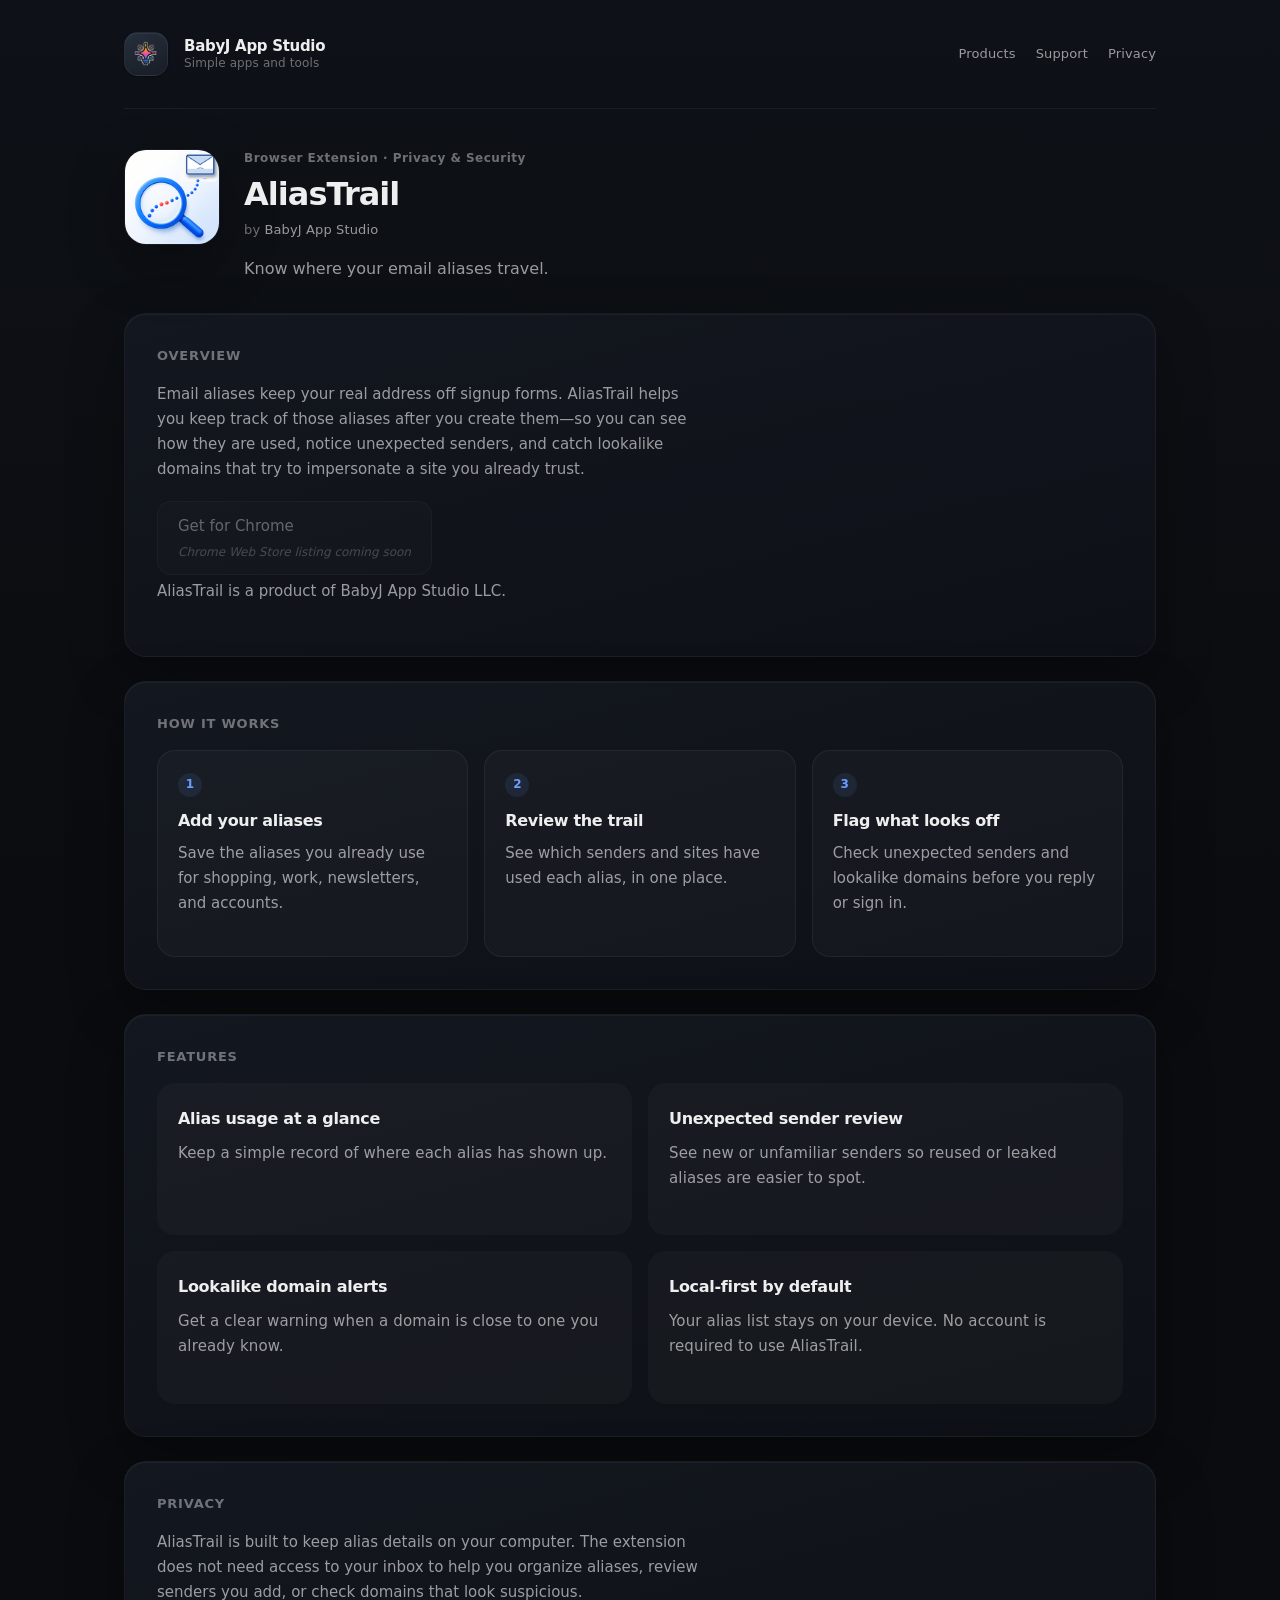
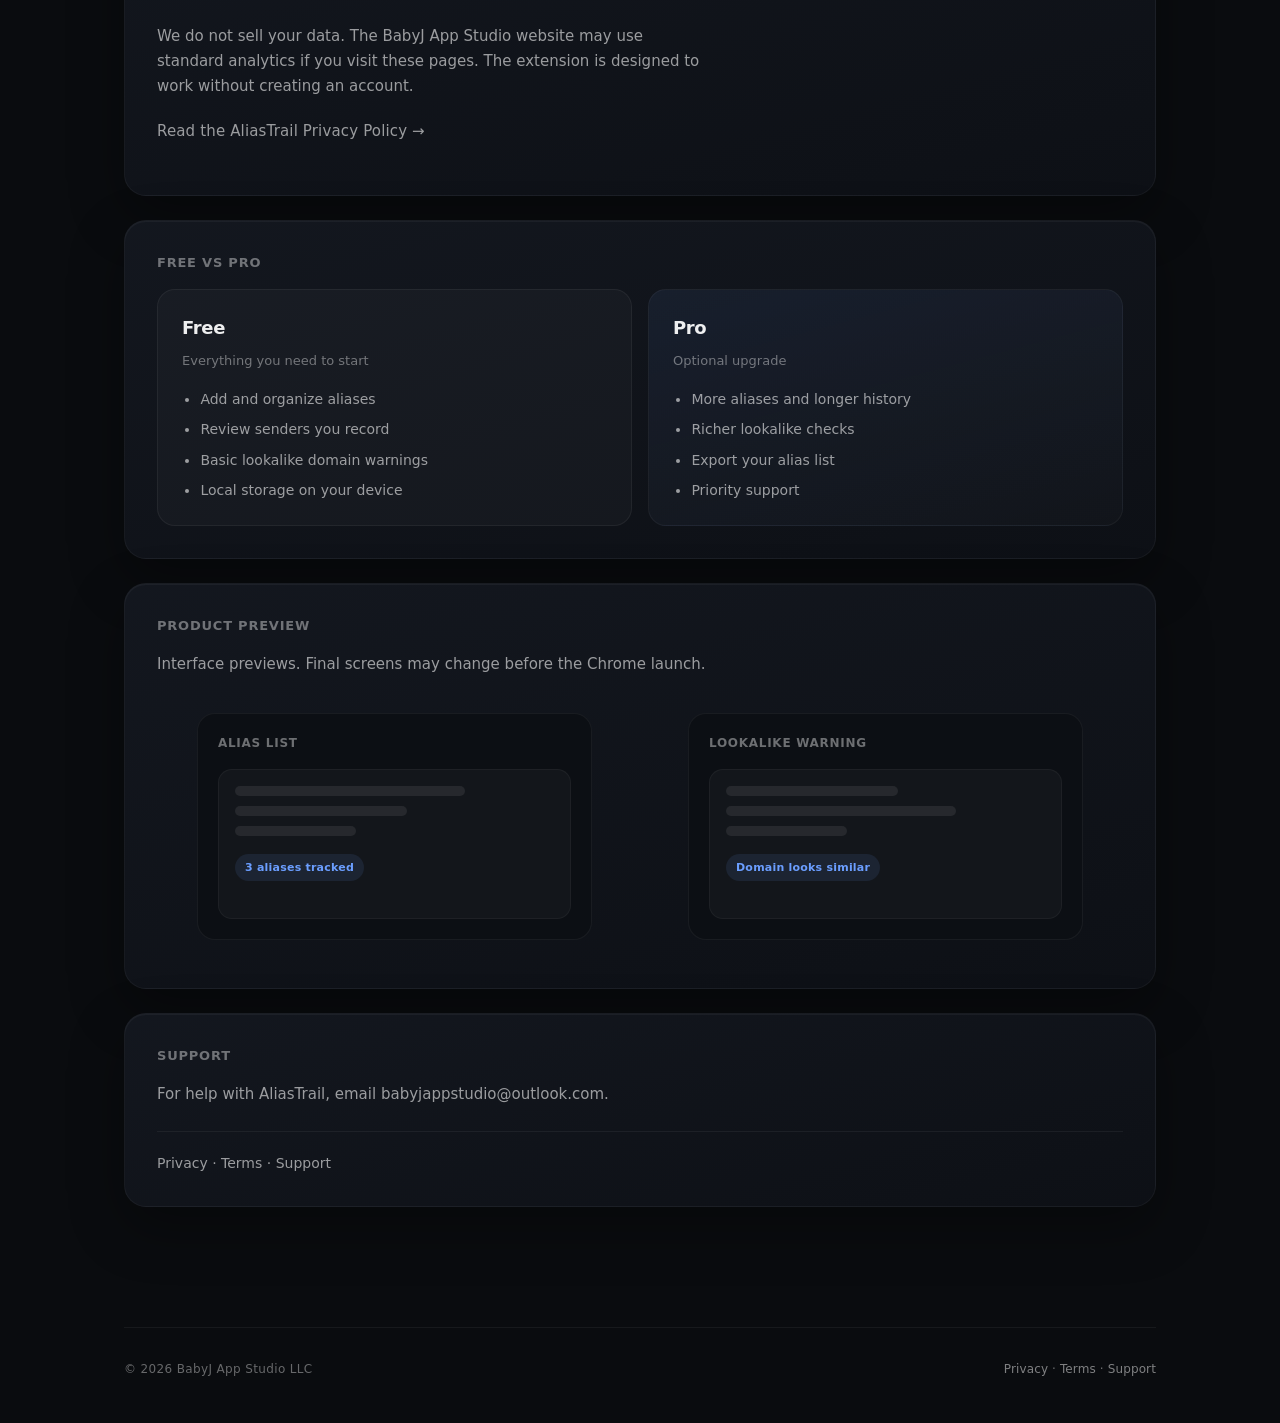
==== aliastrail/index.html @ 541b29d0 "Update branding and content: Change "BabyJAppStudio" to "BabyJ App Studio" across multiple HTML file" ====
<!doctype html>
<html lang="en">
<head>
  <meta charset="utf-8" />
  <meta name="viewport" content="width=device-width, initial-scale=1" />
  <title>AliasTrail — Know where your email aliases travel</title>
  <meta name="description" content="AliasTrail is a Chrome extension from BabyJ App Studio. Track alias usage, review unexpected senders, and spot suspicious lookalike domains." />

  <meta property="og:title" content="AliasTrail — by BabyJ App Studio" />
  <meta property="og:description" content="Know where your email aliases travel." />
  <meta property="og:type" content="website" />
  <meta property="og:image" content="https://babyjappstudio.com/assets/images/aliastrail/icon256.png" />

  <link rel="icon" type="image/png" href="../assets/images/aliastrail/icon32.png" sizes="32x32" />
  <link rel="icon" type="image/png" href="../assets/images/aliastrail/icon16.png" sizes="16x16" />
  <link rel="apple-touch-icon" href="../assets/images/aliastrail/icon128.png" />
  <link rel="manifest" href="../site.webmanifest" />

  <link rel="stylesheet" href="../site.css" />
</head>
<body>
  <div class="container">
    <header>
      <a href="/" class="brand">
        <img class="logo" src="../assets/images/logo/icon-64.png" srcset="../assets/images/logo/icon-128.png 2x" width="44" height="44" alt="BabyJ App Studio" />
        <div>
          <div>BabyJ App Studio</div>
          <div class="small">Simple apps and tools</div>
        </div>
      </a>
      <nav>
        <a href="/#products">Products</a>
        <a href="#support">Support</a>
        <a href="privacy.html">Privacy</a>
      </nav>
    </header>

    <main class="app-page">
      <div class="app-header">
        <img class="app-icon" src="../assets/images/aliastrail/icon256.png" srcset="../assets/images/aliastrail/icon128.png 128w, ../assets/images/aliastrail/icon256.png 256w" sizes="96px" alt="AliasTrail icon" />
        <div>
          <span class="product-kicker">Browser Extension · Privacy &amp; Security</span>
          <h1>AliasTrail</h1>
          <p class="byline">by <a href="/">BabyJ App Studio</a></p>
          <p class="tagline">Know where your email aliases travel.</p>
        </div>
      </div>

      <div class="app-card">
        <h2>Overview</h2>
        <p>
          Email aliases keep your real address off signup forms. AliasTrail helps you keep
          track of those aliases after you create them—so you can see how they are used,
          notice unexpected senders, and catch lookalike domains that try to impersonate
          a site you already trust.
        </p>
        <div class="cta-row" id="get">
          <!-- Replace href with the Chrome Web Store listing URL when published. -->
          <span class="store-btn store-btn--disabled" aria-disabled="true">
            <span>Get for Chrome</span>
            <span class="coming-soon">Chrome Web Store listing coming soon</span>
          </span>
        </div>
        <p class="legal-note">AliasTrail is a product of BabyJ App Studio LLC.</p>
      </div>

      <div class="app-card">
        <h2>How it works</h2>
        <div class="steps">
          <div class="step">
            <span class="step-num">1</span>
            <h3>Add your aliases</h3>
            <p>Save the aliases you already use for shopping, work, newsletters, and accounts.</p>
          </div>
          <div class="step">
            <span class="step-num">2</span>
            <h3>Review the trail</h3>
            <p>See which senders and sites have used each alias, in one place.</p>
          </div>
          <div class="step">
            <span class="step-num">3</span>
            <h3>Flag what looks off</h3>
            <p>Check unexpected senders and lookalike domains before you reply or sign in.</p>
          </div>
        </div>
      </div>

      <div class="app-card">
        <h2>Features</h2>
        <div class="feature-grid">
          <div class="feature">
            <h3>Alias usage at a glance</h3>
            <p>Keep a simple record of where each alias has shown up.</p>
          </div>
          <div class="feature">
            <h3>Unexpected sender review</h3>
            <p>See new or unfamiliar senders so reused or leaked aliases are easier to spot.</p>
          </div>
          <div class="feature">
            <h3>Lookalike domain alerts</h3>
            <p>Get a clear warning when a domain is close to one you already know.</p>
          </div>
          <div class="feature">
            <h3>Local-first by default</h3>
            <p>Your alias list stays on your device. No account is required to use AliasTrail.</p>
          </div>
        </div>
      </div>

      <div class="app-card">
        <h2>Privacy</h2>
        <p>
          AliasTrail is built to keep alias details on your computer. The extension does
          not need access to your inbox to help you organize aliases, review senders you
          add, or check domains that look suspicious.
        </p>
        <p>
          We do not sell your data. The BabyJ App Studio website may use standard
          analytics if you visit these pages. The extension is designed to work without
          creating an account.
        </p>
        <p class="small"><a href="privacy.html">Read the AliasTrail Privacy Policy →</a></p>
      </div>

      <div class="app-card">
        <h2>Free vs Pro</h2>
        <div class="plan-grid">
          <div class="plan">
            <h3>Free</h3>
            <p class="plan-note">Everything you need to start</p>
            <ul>
              <li>Add and organize aliases</li>
              <li>Review senders you record</li>
              <li>Basic lookalike domain warnings</li>
              <li>Local storage on your device</li>
            </ul>
          </div>
          <div class="plan plan-pro">
            <h3>Pro</h3>
            <p class="plan-note">Optional upgrade</p>
            <ul>
              <li>More aliases and longer history</li>
              <li>Richer lookalike checks</li>
              <li>Export your alias list</li>
              <li>Priority support</li>
            </ul>
          </div>
        </div>
      </div>

      <div class="app-card">
        <h2>Product preview</h2>
        <p>Interface previews. Final screens may change before the Chrome launch.</p>
        <div class="shot-grid">
          <figure class="shot">
            <figcaption class="shot-label">Alias list</figcaption>
            <div class="shot-frame" aria-hidden="true">
              <div class="shot-line wide"></div>
              <div class="shot-line mid"></div>
              <div class="shot-line short"></div>
              <span class="shot-chip">3 aliases tracked</span>
            </div>
          </figure>
          <figure class="shot">
            <figcaption class="shot-label">Lookalike warning</figcaption>
            <div class="shot-frame" aria-hidden="true">
              <div class="shot-line mid"></div>
              <div class="shot-line wide"></div>
              <div class="shot-line short"></div>
              <span class="shot-chip">Domain looks similar</span>
            </div>
          </figure>
        </div>
      </div>

      <div class="app-card" id="support">
        <h2>Support</h2>
        <p>
          For help with AliasTrail, email
          <a href="mailto:babyjappstudio@outlook.com">babyjappstudio@outlook.com</a>.
        </p>
        <div class="secondary-links">
          <a href="privacy.html">Privacy</a>
          ·
          <a href="terms.html">Terms</a>
          ·
          <a href="mailto:babyjappstudio@outlook.com">Support</a>
        </div>
      </div>
    </main>

    <footer>
      <div>© <span id="year"></span> BabyJ App Studio LLC</div>
      <div class="small">
        <a href="privacy.html">Privacy</a> ·
        <a href="terms.html">Terms</a> ·
        <a href="mailto:babyjappstudio@outlook.com">Support</a>
      </div>
    </footer>
  </div>

  <script>
    document.getElementById("year").textContent = new Date().getFullYear();
  </script>
</body>
</html>
---- site.css ----
/* BabyJ App Studio — shared minimal dark theme */

:root {
  --bg-base: #0a0c0f;
  --bg-top: #0e1117;
  --surface: #12151c;
  --surface-raised: #171b24;
  --surface-muted: #0e1118;
  --surface-subtle: #0c0f14;
  --text: rgba(255, 255, 255, 0.93);
  --text-secondary: rgba(255, 255, 255, 0.58);
  --text-tertiary: rgba(255, 255, 255, 0.4);
  --border: rgba(255, 255, 255, 0.045);
  --border-strong: rgba(255, 255, 255, 0.075);
  --border-hairline: rgba(255, 255, 255, 0.055);
  /* Single restrained accent — calm blue */
  --accent: #6b9eff;
  --accent-dim: rgba(107, 158, 255, 0.1);
  --accent-on-accent: #0a0d14;
  --shadow-sm: 0 1px 2px rgba(0, 0, 0, 0.38);
  --shadow-md: 0 20px 56px rgba(0, 0, 0, 0.32);
  --shadow-inset-top: inset 0 1px 0 rgba(255, 255, 255, 0.045);
  --radius-sm: 10px;
  --radius-md: 14px;
  --radius-lg: 18px;
  --radius-xl: 22px;
  --radius-pill: 999px;
  --space-1: 4px;
  --space-2: 8px;
  --space-3: 12px;
  --space-4: 16px;
  --space-5: 20px;
  --space-6: 24px;
  --space-8: 32px;
  --space-10: 40px;
  --space-12: 48px;
  --font: ui-sans-serif, system-ui, -apple-system, "Segoe UI", Roboto, Helvetica, Arial,
    "Apple Color Emoji", "Segoe UI Emoji", sans-serif;
  --ease: cubic-bezier(0.25, 0.1, 0.25, 1);
}

*,
*::before,
*::after {
  box-sizing: border-box;
}

html {
  height: 100%;
  -webkit-font-smoothing: antialiased;
  -moz-osx-font-smoothing: grayscale;
  /* Solid fallback so there is never a tonal gap beside the viewport-fixed body layer */
  background-color: var(--bg-base);
}

body {
  margin: 0;
  min-height: 100%;
  min-height: 100dvh;
  display: flex;
  flex-direction: column;
  font-family: var(--font);
  color: var(--text);
  line-height: 1.55;
  /* Single continuous canvas: gradient is tied to the viewport, not document length */
  background-color: var(--bg-base);
  background-image: linear-gradient(180deg, var(--bg-top) 0%, var(--bg-base) 100%),
    radial-gradient(ellipse 100% 80% at 50% -15%, rgba(107, 158, 255, 0.055), transparent 55%);
  background-attachment: fixed;
  background-repeat: no-repeat;
  background-size: 100% 100%;
}

a {
  color: inherit;
  text-decoration: none;
  transition: color 0.16s var(--ease), opacity 0.16s var(--ease), border-color 0.16s var(--ease),
    background-color 0.16s var(--ease), box-shadow 0.16s var(--ease), transform 0.16s var(--ease);
}

a:hover {
  text-decoration: underline;
}

a:focus-visible {
  outline: 2px solid var(--accent);
  outline-offset: 3px;
  border-radius: 4px;
}

.container {
  max-width: 1080px;
  margin: 0 auto;
  padding: var(--space-6);
  flex: 1;
  display: flex;
  flex-direction: column;
}

@media (max-width: 520px) {
  .container {
    padding: var(--space-4) var(--space-5);
  }
}

/* Header */

header {
  display: flex;
  align-items: center;
  justify-content: space-between;
  gap: var(--space-4);
  padding: var(--space-2) 0 var(--space-8);
  border-bottom: 1px solid var(--border-hairline);
}

.brand {
  display: flex;
  align-items: center;
  gap: var(--space-4);
  font-weight: 650;
  letter-spacing: -0.02em;
  line-height: 1.25;
  transition: opacity 0.18s var(--ease);
}

.brand:hover {
  text-decoration: none;
  opacity: 0.92;
}

.brand > div > div:first-child {
  font-size: 15px;
  font-weight: 650;
  letter-spacing: -0.02em;
  color: var(--text);
}

.logo {
  width: 44px;
  height: 44px;
  border-radius: var(--radius-md);
  background: linear-gradient(155deg, #262f3d 0%, #181d26 100%);
  border: 1px solid var(--border);
  box-shadow: var(--shadow-sm), var(--shadow-inset-top);
  display: grid;
  place-items: center;
  font-weight: 800;
  font-size: 12px;
  letter-spacing: 0.04em;
  color: var(--text);
  flex-shrink: 0;
  object-fit: contain;
  padding: 6px;
  box-sizing: border-box;
}

img.logo {
  display: block;
}

nav {
  display: flex;
  align-items: center;
  gap: var(--space-5);
  flex-wrap: wrap;
  font-size: 13px;
  font-weight: 500;
  letter-spacing: 0.01em;
}

nav a {
  color: var(--text-secondary);
  text-decoration: none;
  padding: 4px 0;
  border-radius: 4px;
}

nav a:hover {
  color: var(--text);
  text-decoration: none;
}

/* Home — hero */

main.hero {
  flex: 0 0 auto;
  display: block;
  padding: var(--space-10) 0 var(--space-6);
}

@media (max-width: 860px) {
  main.hero {
    padding-top: var(--space-8);
  }
}

.hero-card {
  /* Slightly elevated surface only—stays close to page tone so no “second background” seam */
  max-width: 42rem;
  background: linear-gradient(
    165deg,
    rgba(255, 255, 255, 0.045) 0%,
    rgba(255, 255, 255, 0.018) 100%
  );
  border: 1px solid var(--border);
  border-radius: var(--radius-xl);
  padding: var(--space-10) var(--space-8) var(--space-8);
  box-shadow: var(--shadow-md), var(--shadow-inset-top);
}

@media (max-width: 520px) {
  .hero-card {
    padding: var(--space-8) var(--space-6) var(--space-6);
  }
}

.pill {
  display: inline-flex;
  align-items: center;
  gap: var(--space-2);
  padding: 7px var(--space-4);
  border-radius: var(--radius-pill);
  border: 1px solid var(--border-hairline);
  background: rgba(255, 255, 255, 0.028);
  color: var(--text-secondary);
  font-size: 12px;
  font-weight: 500;
  letter-spacing: 0.018em;
  margin-bottom: var(--space-6);
  width: fit-content;
  line-height: 1.45;
}

.hero-card h1 {
  margin: 0 0 var(--space-5);
  font-size: clamp(1.95rem, 4.2vw, 2.65rem);
  line-height: 1.08;
  letter-spacing: -0.038em;
  font-weight: 650;
  max-width: 22ch;
  text-wrap: balance;
}

.subtitle {
  margin: 0 0 var(--space-6);
  color: var(--text-secondary);
  font-size: 15.5px;
  line-height: 1.58;
  max-width: 44ch;
  font-weight: 400;
  letter-spacing: 0.005em;
}

.cta-row {
  display: flex;
  gap: var(--space-4);
  flex-wrap: wrap;
  margin-top: var(--space-1);
  margin-bottom: var(--space-1);
}

.btn {
  display: inline-flex;
  align-items: center;
  justify-content: center;
  gap: var(--space-2);
  padding: 11px var(--space-5);
  border-radius: var(--radius-md);
  border: 1px solid var(--border-hairline);
  background: rgba(255, 255, 255, 0.03);
  color: rgba(255, 255, 255, 0.62);
  font-weight: 520;
  font-size: 14px;
  letter-spacing: 0.012em;
  cursor: pointer;
  transition: background 0.16s var(--ease), color 0.16s var(--ease), border-color 0.16s var(--ease),
    box-shadow 0.16s var(--ease);
}

.btn:hover {
  background: rgba(255, 255, 255, 0.055);
  color: var(--text);
  border-color: var(--border-strong);
  text-decoration: none;
}

.btn.primary {
  border: 1px solid transparent;
  background: var(--accent);
  color: var(--accent-on-accent);
  font-weight: 600;
  letter-spacing: 0.01em;
  box-shadow: 0 1px 0 rgba(255, 255, 255, 0.14) inset, 0 1px 2px rgba(0, 0, 0, 0.25);
}

.btn.primary:hover {
  filter: brightness(1.06);
  text-decoration: none;
}

.btn.primary:active {
  filter: brightness(0.98);
}

.btn.primary:focus-visible {
  outline-color: var(--accent);
}

.grid {
  display: grid;
  grid-template-columns: repeat(3, 1fr);
  gap: var(--space-4);
  margin-top: var(--space-10);
}

.grid-4 {
  grid-template-columns: repeat(2, 1fr);
}

@media (max-width: 860px) {
  .grid,
  .grid-4 {
    grid-template-columns: 1fr;
    gap: var(--space-3);
    margin-top: var(--space-8);
  }
}

.feature {
  border: 1px solid transparent;
  background: rgba(255, 255, 255, 0.028);
  border-radius: var(--radius-lg);
  padding: var(--space-6) var(--space-5);
  transition: background 0.16s var(--ease), border-color 0.16s var(--ease);
}

.feature:hover {
  border-color: var(--border);
  background: rgba(255, 255, 255, 0.04);
}

.feature h3 {
  margin: 0 0 var(--space-3);
  font-size: 15px;
  font-weight: 600;
  letter-spacing: -0.018em;
  color: var(--text);
  line-height: 1.32;
}

.feature p {
  margin: 0;
  color: var(--text-secondary);
  font-size: 14px;
  line-height: 1.58;
  letter-spacing: 0.01em;
}

.side {
  display: grid;
  gap: var(--space-4);
  padding-top: var(--space-1);
}

.mini-card {
  border: 1px solid var(--border);
  background: var(--surface-subtle);
  border-radius: var(--radius-lg);
  padding: var(--space-5) var(--space-5);
  transition: background 0.16s var(--ease), border-color 0.16s var(--ease);
}

.mini-card:hover {
  border-color: var(--border-hairline);
  background: rgba(255, 255, 255, 0.02);
}

.mini-card h2 {
  margin: 0 0 var(--space-2);
  font-size: 15px;
  font-weight: 600;
  letter-spacing: -0.02em;
  color: rgba(255, 255, 255, 0.52);
}

.mini-card p {
  margin: 0;
  color: rgba(255, 255, 255, 0.5);
  font-size: 14px;
  line-height: 1.58;
}

.mini-card p.small {
  margin-top: var(--space-3);
}

.mini-card a {
  color: rgba(255, 255, 255, 0.78);
  text-underline-offset: 3px;
}

.mini-card a:hover {
  color: var(--accent);
}

/* Section titles */

.section-title {
  margin: 0 0 var(--space-6);
  font-size: 13px;
  font-weight: 600;
  letter-spacing: 0.08em;
  text-transform: uppercase;
  color: var(--text-tertiary);
}

/* Apps / products section */

section.apps,
section.values,
section.support-section {
  margin-top: var(--space-12);
  padding-top: var(--space-12);
  background: transparent;
  border-top: 1px solid var(--border-hairline);
}

.apps h2 {
  margin: 0 0 var(--space-6);
  font-size: 13px;
  font-weight: 600;
  letter-spacing: 0.08em;
  text-transform: uppercase;
  color: var(--text-tertiary);
}

.product-kicker {
  display: block;
  margin: 0 0 var(--space-2);
  color: var(--text-tertiary);
  font-size: 12px;
  font-weight: 600;
  letter-spacing: 0.04em;
}

.featured-product {
  display: grid;
  grid-template-columns: auto 1fr;
  gap: var(--space-6);
  align-items: start;
  margin-bottom: var(--space-4);
  padding: var(--space-8) var(--space-6);
  border: 1px solid var(--border);
  border-radius: var(--radius-xl);
  background: linear-gradient(
    165deg,
    rgba(255, 255, 255, 0.05) 0%,
    rgba(255, 255, 255, 0.02) 100%
  );
  box-shadow: var(--shadow-md), var(--shadow-inset-top);
}

@media (max-width: 640px) {
  .featured-product {
    grid-template-columns: 1fr;
    padding: var(--space-6);
  }
}

.featured-product .app-icon {
  width: 72px;
  height: 72px;
  object-fit: cover;
}

.featured-product h3 {
  margin: 0 0 var(--space-3);
  font-size: clamp(1.45rem, 2.6vw, 1.85rem);
  font-weight: 650;
  letter-spacing: -0.03em;
  line-height: 1.15;
}

.featured-product .featured-lead {
  margin: 0 0 var(--space-3);
  color: var(--text);
  font-size: 16px;
  font-weight: 550;
  letter-spacing: -0.015em;
  line-height: 1.4;
}

.featured-product p {
  margin: 0 0 var(--space-5);
  color: var(--text-secondary);
  font-size: 14px;
  line-height: 1.58;
  max-width: 58ch;
}

.values .grid,
.support-section .grid {
  margin-top: 0;
}

.support-grid {
  display: grid;
  grid-template-columns: 1fr 1fr;
  gap: var(--space-4);
}

@media (max-width: 720px) {
  .support-grid {
    grid-template-columns: 1fr;
  }
}

.app-list {
  display: flex;
  flex-direction: column;
  align-items: stretch;
  gap: var(--space-4);
}

.app-link {
  display: block;
  color: inherit;
  text-decoration: none;
  border-radius: calc(var(--radius-lg) + 2px);
  transition: transform 0.16s var(--ease);
}

.app-link:hover {
  text-decoration: none;
  transform: translateY(-1px);
}

.app-link:focus-visible {
  border-radius: calc(var(--radius-lg) + 2px);
}

.app {
  border: 1px solid var(--border-hairline);
  /* Match page luminance—cards read as floating rows, not a darker band */
  background: rgba(255, 255, 255, 0.028);
  border-radius: var(--radius-lg);
  padding: var(--space-6) var(--space-5);
  display: flex;
  gap: var(--space-6);
  align-items: flex-start;
  transition: border-color 0.16s var(--ease), background 0.16s var(--ease), box-shadow 0.16s var(--ease);
}

.app-link:hover .app {
  background: rgba(255, 255, 255, 0.05);
  border-color: var(--border);
  box-shadow: 0 8px 28px rgba(0, 0, 0, 0.22);
}

.app-icon {
  width: 56px;
  height: 56px;
  border-radius: var(--radius-md);
  object-fit: cover;
  flex: none;
  box-shadow: var(--shadow-sm), var(--shadow-inset-top);
  border: 1px solid var(--border);
}

.app h3 {
  margin: 0 0 var(--space-2);
  font-size: 18px;
  font-weight: 650;
  letter-spacing: -0.025em;
  line-height: 1.22;
  color: var(--text);
}

.app p {
  margin: 0 0 var(--space-4);
  color: var(--text-secondary);
  font-size: 14px;
  line-height: 1.58;
  max-width: 56ch;
  letter-spacing: 0.008em;
}

.app .links {
  display: flex;
  gap: var(--space-3);
  align-items: center;
  flex-wrap: wrap;
  color: var(--text-tertiary);
  font-size: 13px;
  font-weight: 500;
  letter-spacing: 0.01em;
}

.app .links a {
  color: rgba(255, 255, 255, 0.55);
  text-decoration: none;
  font-size: 13px;
  font-weight: 500;
  padding: 4px 0;
  border-bottom: 1px solid transparent;
  transition: color 0.16s var(--ease), border-color 0.16s var(--ease);
}

.app .links a:hover {
  color: var(--accent);
  text-decoration: none;
  border-bottom-color: rgba(107, 158, 255, 0.35);
}

/* Footer */

footer {
  margin-top: var(--space-12);
  padding: var(--space-8) 0 var(--space-5);
  color: rgba(255, 255, 255, 0.38);
  font-size: 12px;
  font-weight: 500;
  letter-spacing: 0.03em;
  border-top: 1px solid var(--border-hairline);
  display: flex;
  justify-content: space-between;
  align-items: center;
  gap: var(--space-5);
  flex-wrap: wrap;
}

footer a {
  color: rgba(255, 255, 255, 0.48);
}

footer a:hover {
  color: rgba(255, 255, 255, 0.72);
}

.small {
  font-size: 12px;
  color: var(--text-tertiary);
  font-weight: 450;
  letter-spacing: 0.01em;
}

section,
#get,
#support,
#products,
#privacy {
  scroll-margin-top: 88px;
}

/* Privacy page */

main:not(.hero) {
  flex: 1;
  padding: var(--space-6) 0 var(--space-12);
}

.content-card {
  max-width: min(58ch, 100%);
  margin: 0 auto;
  background: linear-gradient(180deg, rgba(18, 21, 28, 0.96) 0%, rgba(14, 17, 22, 0.94) 100%);
  border: 1px solid var(--border);
  border-radius: var(--radius-xl);
  padding: var(--space-12) var(--space-8);
  box-shadow: var(--shadow-md), var(--shadow-inset-top);
}

@media (max-width: 640px) {
  .content-card {
    padding: var(--space-8) var(--space-5);
  }
}

.content-card h1 {
  margin: 0 0 var(--space-8);
  font-size: clamp(1.45rem, 2.8vw, 1.75rem);
  font-weight: 650;
  letter-spacing: -0.032em;
  line-height: 1.22;
  color: var(--text);
  padding-bottom: var(--space-6);
  border-bottom: 1px solid var(--border-hairline);
}

.content-card h2 {
  margin: var(--space-12) 0 var(--space-4);
  font-size: 1.02rem;
  font-weight: 650;
  letter-spacing: -0.022em;
  color: var(--text);
  line-height: 1.38;
}

.content-card h2:first-of-type {
  margin-top: var(--space-8);
}

.content-card p.small {
  margin-top: var(--space-6);
}

.content-card h3 {
  margin: var(--space-8) 0 var(--space-3);
  font-size: 0.94rem;
  font-weight: 600;
  letter-spacing: -0.012em;
  color: rgba(255, 255, 255, 0.62);
  line-height: 1.42;
}

.content-card p {
  margin: 0 0 var(--space-5);
  color: rgba(255, 255, 255, 0.56);
  font-size: 15px;
  line-height: 1.68;
  max-width: 58ch;
}

.content-card p + h2 {
  margin-top: var(--space-12);
}

.content-card ul {
  margin: 0 0 var(--space-6);
  padding-left: 1.25rem;
  color: rgba(255, 255, 255, 0.56);
  font-size: 15px;
  line-height: 1.68;
  max-width: 58ch;
}

.content-card li {
  margin-bottom: var(--space-3);
}

.content-card ul ul {
  margin-top: var(--space-3);
  margin-bottom: var(--space-3);
  padding-left: 1.15rem;
}

.content-card li::marker {
  color: var(--text-tertiary);
}

.content-card a {
  color: var(--accent);
  text-decoration: underline;
  text-underline-offset: 3px;
}

.content-card a:hover {
  color: #8cb4ff;
}

.content-card strong {
  color: var(--text);
  font-weight: 600;
}

.placeholder {
  padding: var(--space-6);
  border: 1px dashed var(--border);
  border-radius: var(--radius-md);
  background: rgba(255, 255, 255, 0.02);
  color: var(--text-tertiary);
  font-size: 14px;
  font-style: italic;
}

.visually-hidden {
  position: absolute;
  width: 1px;
  height: 1px;
  padding: 0;
  margin: -1px;
  overflow: hidden;
  clip: rect(0, 0, 0, 0);
  white-space: nowrap;
  border: 0;
}

/* Product landing (AliasTrail) */

.byline {
  margin: 0 0 var(--space-4);
  color: var(--text-tertiary);
  font-size: 13px;
  font-weight: 500;
  letter-spacing: 0.01em;
}

.byline a {
  color: var(--text-secondary);
  text-decoration: none;
  border-bottom: 1px solid transparent;
}

.byline a:hover {
  color: var(--accent);
  border-bottom-color: rgba(107, 158, 255, 0.35);
  text-decoration: none;
}

.steps {
  display: grid;
  grid-template-columns: repeat(3, 1fr);
  gap: var(--space-4);
}

@media (max-width: 800px) {
  .steps {
    grid-template-columns: 1fr;
  }
}

.step {
  padding: var(--space-5);
  border: 1px solid var(--border-hairline);
  border-radius: var(--radius-lg);
  background: rgba(255, 255, 255, 0.028);
}

.step-num {
  display: inline-flex;
  align-items: center;
  justify-content: center;
  width: 24px;
  height: 24px;
  margin-bottom: var(--space-3);
  border-radius: var(--radius-pill);
  background: var(--accent-dim);
  color: var(--accent);
  font-size: 12px;
  font-weight: 650;
}

.step h3 {
  margin: 0 0 var(--space-2);
  font-size: 16px;
  font-weight: 650;
  letter-spacing: -0.02em;
}

.step p {
  margin: 0;
  color: var(--text-secondary);
  font-size: 14px;
  line-height: 1.58;
}

.plan-grid {
  display: grid;
  grid-template-columns: 1fr 1fr;
  gap: var(--space-4);
}

@media (max-width: 720px) {
  .plan-grid {
    grid-template-columns: 1fr;
  }
}

.plan {
  padding: var(--space-6);
  border: 1px solid var(--border-hairline);
  border-radius: var(--radius-lg);
  background: rgba(255, 255, 255, 0.028);
}

.plan.plan-pro {
  border-color: var(--border);
  background: linear-gradient(
    165deg,
    rgba(107, 158, 255, 0.08) 0%,
    rgba(255, 255, 255, 0.02) 100%
  );
}

.plan h3 {
  margin: 0 0 var(--space-2);
  font-size: 18px;
  font-weight: 650;
  letter-spacing: -0.02em;
}

.plan .plan-note {
  margin: 0 0 var(--space-4);
  color: var(--text-tertiary);
  font-size: 13px;
}

.plan ul {
  margin: 0;
  padding-left: 1.15rem;
  color: var(--text-secondary);
  font-size: 14px;
  line-height: 1.6;
}

.plan li {
  margin-bottom: var(--space-2);
}

.plan li:last-child {
  margin-bottom: 0;
}

.shot-grid {
  display: grid;
  grid-template-columns: 1fr 1fr;
  gap: var(--space-4);
}

@media (max-width: 720px) {
  .shot-grid {
    grid-template-columns: 1fr;
  }
}

.shot {
  min-height: 220px;
  padding: var(--space-5);
  border: 1px solid var(--border-hairline);
  border-radius: var(--radius-lg);
  background: var(--surface-subtle);
}

.shot-label {
  margin: 0 0 var(--space-4);
  color: var(--text-tertiary);
  font-size: 12px;
  font-weight: 600;
  letter-spacing: 0.06em;
  text-transform: uppercase;
}

.shot-frame {
  min-height: 150px;
  padding: var(--space-4);
  border: 1px solid var(--border);
  border-radius: var(--radius-md);
  background: rgba(255, 255, 255, 0.03);
}

.shot-line {
  height: 10px;
  margin-bottom: 10px;
  border-radius: var(--radius-pill);
  background: rgba(255, 255, 255, 0.08);
}

.shot-line.wide {
  width: 72%;
}

.shot-line.mid {
  width: 54%;
}

.shot-line.short {
  width: 38%;
}

.shot-chip {
  display: inline-flex;
  margin-top: var(--space-2);
  padding: 5px 10px;
  border-radius: var(--radius-pill);
  background: var(--accent-dim);
  color: var(--accent);
  font-size: 11px;
  font-weight: 600;
  letter-spacing: 0.02em;
}

.legal-note {
  margin: var(--space-4) 0 0;
  color: var(--text-tertiary);
  font-size: 13px;
  line-height: 1.55;
}

.app-page .feature-grid {
  display: grid;
  grid-template-columns: 1fr 1fr;
  gap: var(--space-4);
}

@media (max-width: 720px) {
  .app-page .feature-grid {
    grid-template-columns: 1fr;
  }
}

.app-page .feature-grid .feature {
  margin: 0;
}

.app-page .feature h3 {
  font-size: 16px;
}

/* App detail page (color-tap) */

.app-page {
  flex: 1;
  margin-top: var(--space-4);
}

.app-header {
  display: flex;
  gap: var(--space-6);
  align-items: flex-start;
  margin-bottom: var(--space-8);
}

.app-page .app-icon {
  width: 96px;
  height: 96px;
  border-radius: var(--radius-xl);
  object-fit: cover;
  flex: none;
  box-shadow: var(--shadow-md);
}

.app-page h1 {
  margin: 0 0 var(--space-2);
  font-size: clamp(1.65rem, 3vw, 2rem);
  font-weight: 650;
  letter-spacing: -0.03em;
  line-height: 1.15;
}

.app-page .tagline {
  margin: 0;
  color: var(--text-secondary);
  font-size: 16px;
  line-height: 1.55;
  max-width: 42ch;
}

.app-card {
  background: linear-gradient(165deg, rgba(20, 24, 32, 0.96) 0%, rgba(14, 17, 23, 0.94) 100%);
  border: 1px solid var(--border);
  border-radius: var(--radius-xl);
  padding: var(--space-8);
  box-shadow: var(--shadow-md), var(--shadow-inset-top);
  margin-bottom: var(--space-6);
}

.app-card h2 {
  margin: 0 0 var(--space-4);
  font-size: 13px;
  font-weight: 600;
  letter-spacing: 0.06em;
  text-transform: uppercase;
  color: var(--text-tertiary);
}

.app-card p {
  margin: 0 0 var(--space-5);
  color: var(--text-secondary);
  font-size: 15px;
  line-height: 1.65;
  max-width: 58ch;
}

.store-links {
  display: flex;
  flex-wrap: wrap;
  gap: var(--space-3);
}

.store-btn {
  display: inline-flex;
  align-items: center;
  justify-content: center;
  gap: var(--space-3);
  min-width: 200px;
  padding: 13px var(--space-5);
  border-radius: var(--radius-md);
  border: 1px solid var(--border-hairline);
  background: rgba(255, 255, 255, 0.03);
  color: rgba(255, 255, 255, 0.62);
  font-weight: 520;
  font-size: 15px;
  box-sizing: border-box;
  transition: background 0.16s var(--ease), color 0.16s var(--ease), border-color 0.16s var(--ease);
}

.store-btn:hover {
  background: rgba(255, 255, 255, 0.055);
  color: var(--text);
  border-color: var(--border-strong);
  text-decoration: none;
}

.store-btn.primary {
  border: 1px solid transparent;
  background: var(--accent);
  color: var(--accent-on-accent);
  font-weight: 600;
  box-shadow: 0 1px 0 rgba(255, 255, 255, 0.14) inset, 0 1px 2px rgba(0, 0, 0, 0.25);
}

.store-btn.primary:hover {
  filter: brightness(1.06);
}

.store-btn img {
  width: 32px;
  height: 32px;
  object-fit: contain;
}

.store-btn--disabled {
  cursor: not-allowed;
  opacity: 0.55;
  pointer-events: none;
  flex-direction: column;
  align-items: flex-start;
  gap: 4px;
}

.store-btn--disabled > span:first-child {
  display: inline-flex;
  align-items: center;
  gap: var(--space-3);
}

.store-btn--disabled .coming-soon {
  font-size: 12px;
  color: var(--text-tertiary);
  font-style: italic;
  font-weight: 500;
}

.app-card .secondary-links {
  margin-top: var(--space-6);
  padding-top: var(--space-5);
  border-top: 1px solid var(--border-hairline);
  font-size: 14px;
  color: var(--text-secondary);
  line-height: 1.6;
}

.app-card .secondary-links a {
  color: var(--text-secondary);
  text-decoration: none;
  border-bottom: 1px solid transparent;
  transition: color 0.18s var(--ease), border-color 0.18s var(--ease);
}

.app-card .secondary-links a:hover {
  color: var(--accent);
  border-bottom-color: rgba(107, 158, 255, 0.4);
}

@media (prefers-reduced-motion: reduce) {
  /* Avoid scroll-linked luminance bands: uniform base + soft top glow only */
  body {
    background-attachment: scroll;
    background-color: var(--bg-base);
    background-image: radial-gradient(
      ellipse 100% 80% at 50% -15%,
      rgba(107, 158, 255, 0.04),
      transparent 55%
    );
    background-size: auto;
  }

  a,
  .btn,
  .btn.primary,
  .store-btn,
  .store-btn.primary,
  .app-link,
  .feature,
  .app,
  .brand,
  .mini-card,
  .featured-product,
  .step,
  .plan {
    transition: none;
  }

  .app-link:hover {
    transform: none;
  }
}
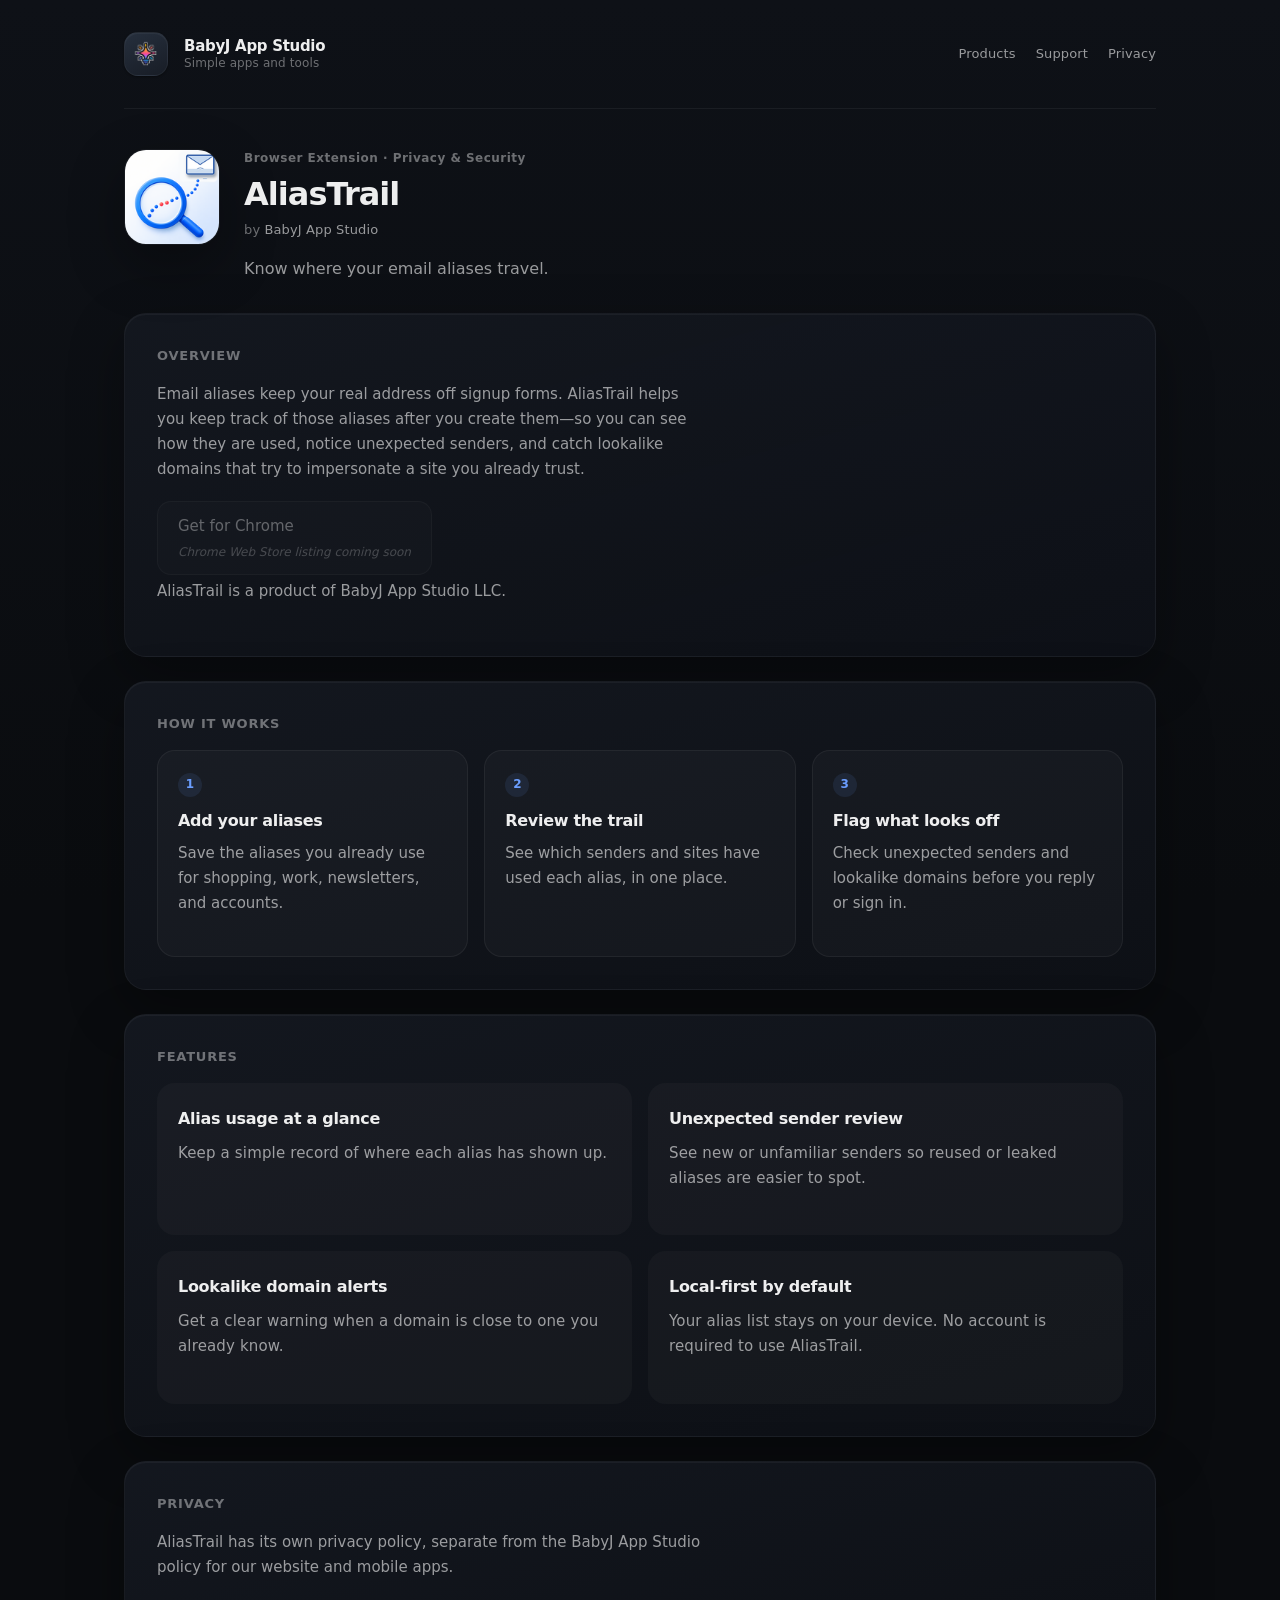
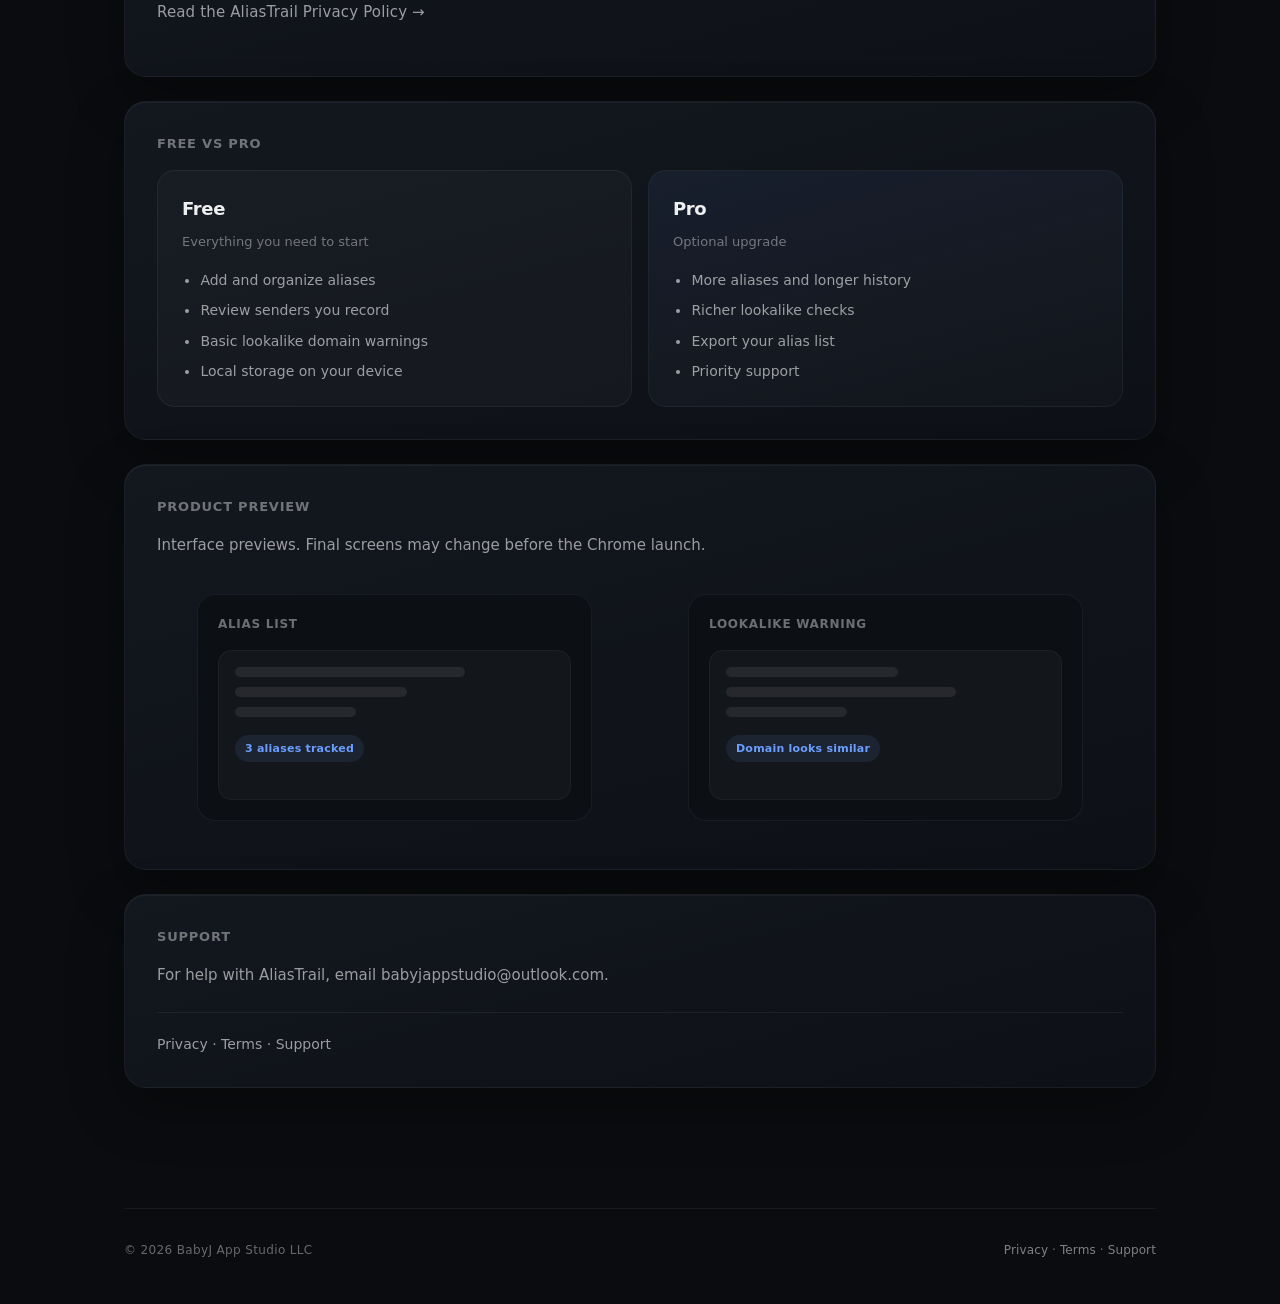
==== commit 1859e262: "Add privacy policy redirects and update links: Create a new _redirects file for AliasTrail privacy p" ====
--- a/aliastrail/index.html
+++ b/aliastrail/index.html
@@ -31,7 +31,7 @@
       <nav>
         <a href="/#products">Products</a>
         <a href="#support">Support</a>
-        <a href="privacy.html">Privacy</a>
+        <a href="https://portal.aliastrail.com/privacy">Privacy</a>
       </nav>
     </header>
 
@@ -110,16 +110,10 @@
       <div class="app-card">
         <h2>Privacy</h2>
         <p>
-          AliasTrail is built to keep alias details on your computer. The extension does
-          not need access to your inbox to help you organize aliases, review senders you
-          add, or check domains that look suspicious.
+          AliasTrail has its own privacy policy, separate from the BabyJ App Studio
+          policy for our website and mobile apps.
         </p>
-        <p>
-          We do not sell your data. The BabyJ App Studio website may use standard
-          analytics if you visit these pages. The extension is designed to work without
-          creating an account.
-        </p>
-        <p class="small"><a href="privacy.html">Read the AliasTrail Privacy Policy →</a></p>
+        <p class="small"><a href="https://portal.aliastrail.com/privacy">Read the AliasTrail Privacy Policy →</a></p>
       </div>
 
       <div class="app-card">
@@ -180,7 +174,7 @@
           <a href="mailto:babyjappstudio@outlook.com">babyjappstudio@outlook.com</a>.
         </p>
         <div class="secondary-links">
-          <a href="privacy.html">Privacy</a>
+          <a href="https://portal.aliastrail.com/privacy">Privacy</a>
           ·
           <a href="terms.html">Terms</a>
           ·
@@ -192,7 +186,7 @@
     <footer>
       <div>© <span id="year"></span> BabyJ App Studio LLC</div>
       <div class="small">
-        <a href="privacy.html">Privacy</a> ·
+        <a href="https://portal.aliastrail.com/privacy">Privacy</a> ·
         <a href="terms.html">Terms</a> ·
         <a href="mailto:babyjappstudio@outlook.com">Support</a>
       </div>
--- a/site.css
+++ b/site.css
@@ -725,7 +725,8 @@
   margin-top: var(--space-12);
 }
 
-.content-card ul {
+.content-card ul,
+.content-card ol {
   margin: 0 0 var(--space-6);
   padding-left: 1.25rem;
   color: rgba(255, 255, 255, 0.56);
@@ -756,6 +757,35 @@
 
 .content-card a:hover {
   color: #8cb4ff;
+}
+
+.content-card a.btn,
+.content-card a.btn:hover {
+  color: var(--accent-on-accent);
+  text-decoration: none;
+}
+
+.delete-account-identity {
+  display: flex;
+  align-items: center;
+  gap: var(--space-4);
+  margin-bottom: var(--space-6);
+}
+
+.delete-account-identity .app-icon {
+  width: 56px;
+  height: 56px;
+}
+
+.delete-account-identity .byline {
+  margin-bottom: 2px;
+}
+
+.delete-account-identity strong {
+  display: block;
+  font-size: 1.05rem;
+  letter-spacing: -0.02em;
+  line-height: 1.2;
 }
 
 .content-card strong {
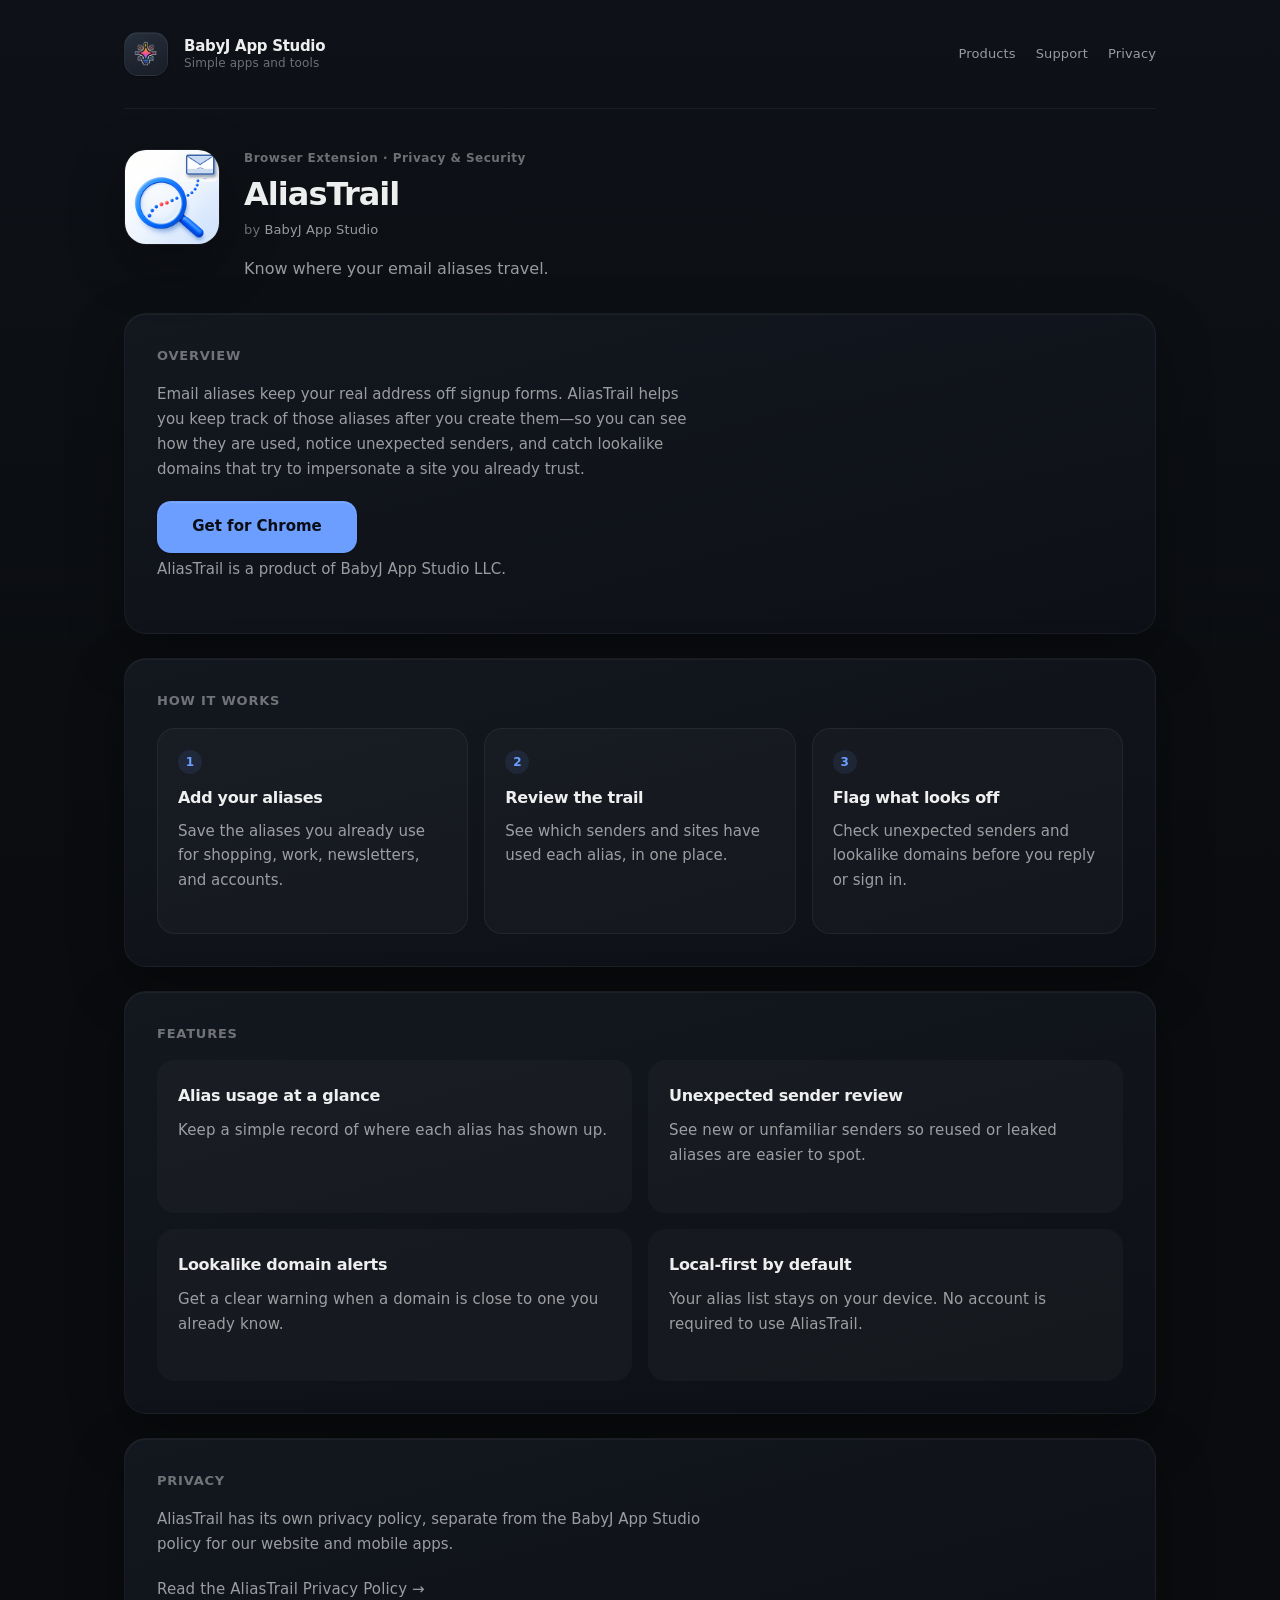
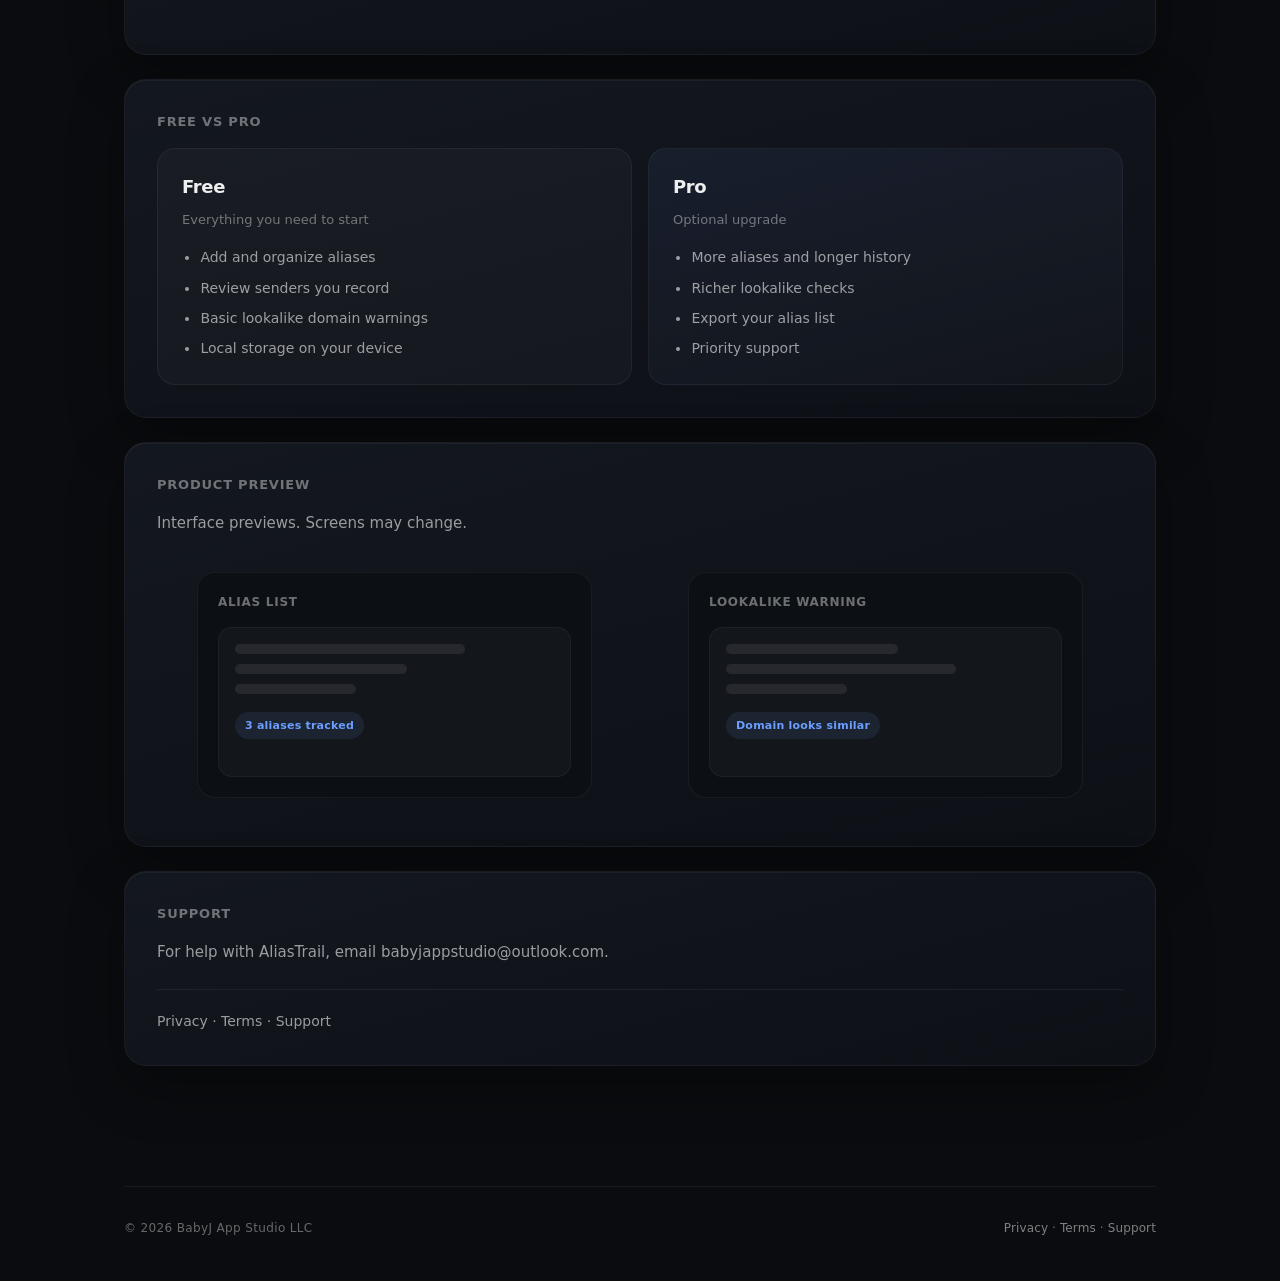
==== commit cff0f6af: "Update Chrome download links: Replace placeholder links with the direct Chrome Web Store URL for the" ====
--- a/aliastrail/index.html
+++ b/aliastrail/index.html
@@ -55,11 +55,7 @@
           a site you already trust.
         </p>
         <div class="cta-row" id="get">
-          <!-- Replace href with the Chrome Web Store listing URL when published. -->
-          <span class="store-btn store-btn--disabled" aria-disabled="true">
-            <span>Get for Chrome</span>
-            <span class="coming-soon">Chrome Web Store listing coming soon</span>
-          </span>
+          <a class="store-btn primary" href="https://chromewebstore.google.com/detail/aliastrail/jecedfckdaajcdpfkgboibhdahjfenpm">Get for Chrome</a>
         </div>
         <p class="legal-note">AliasTrail is a product of BabyJ App Studio LLC.</p>
       </div>
@@ -144,7 +140,7 @@
 
       <div class="app-card">
         <h2>Product preview</h2>
-        <p>Interface previews. Final screens may change before the Chrome launch.</p>
+        <p>Interface previews. Screens may change.</p>
         <div class="shot-grid">
           <figure class="shot">
             <figcaption class="shot-label">Alias list</figcaption>
